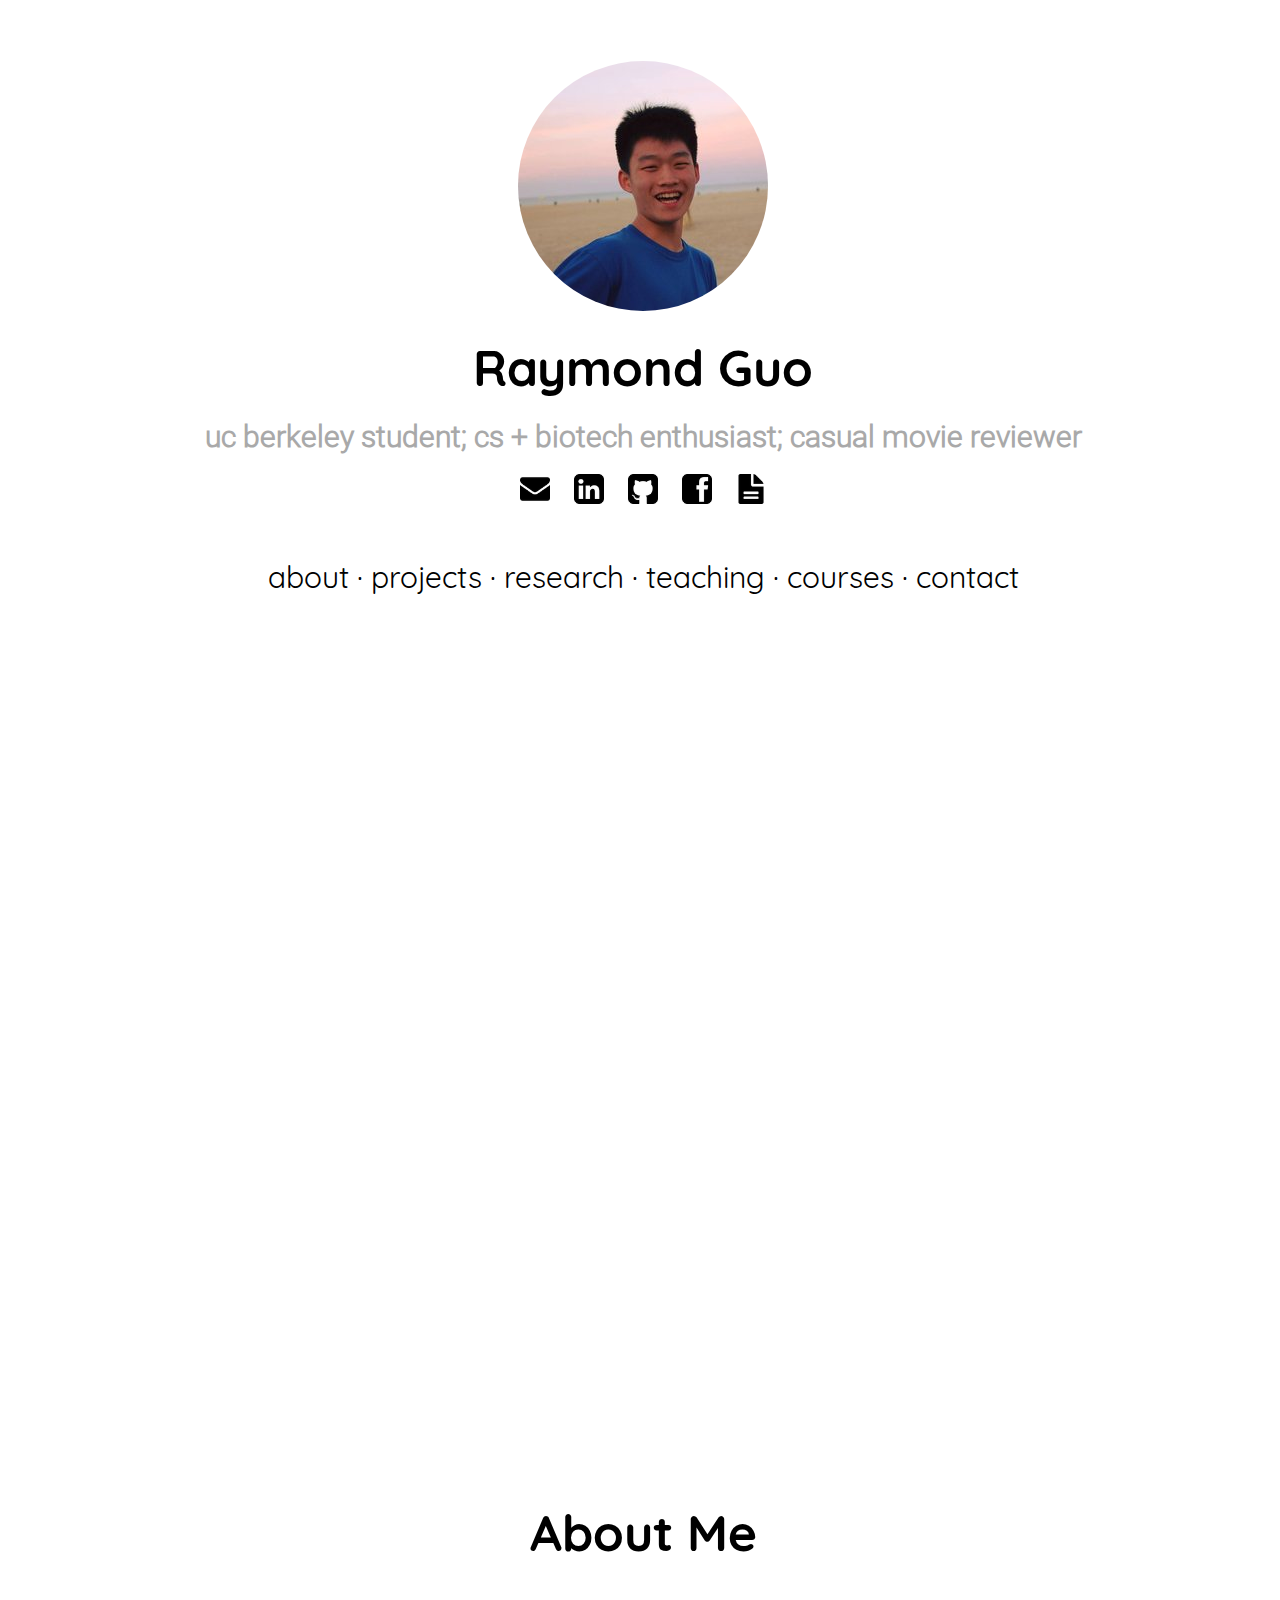
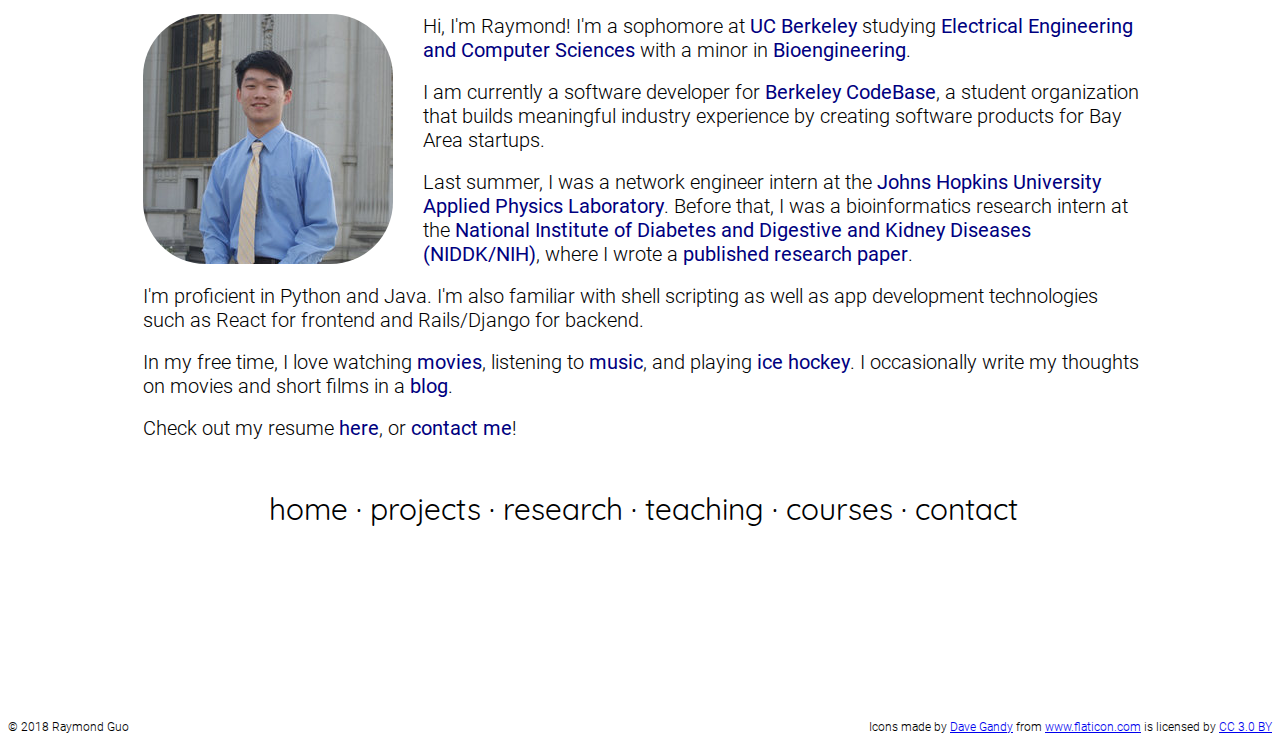
==== index.html @ 6ca9f913 "Update about text" ====
<!DOCTYPE html>

<html lang="en">

<head>
	<title>Home | Raymond Guo</title>

	<link rel="stylesheet" href="styles/main_style.css">
	<link rel="shortcut icon" href="images/favicon.ico" type="image/icon">
	<link rel="icon" href="images/favicon.ico" type="image/icon">

	<!-- Global site tag (gtag.js) - Google Analytics -->
	<script async src="https://www.googletagmanager.com/gtag/js?id=UA-122155105-1"></script>
	<script>
	  window.dataLayer = window.dataLayer || [];
	  function gtag(){dataLayer.push(arguments);}
	  gtag('js', new Date());

	  gtag('config', 'UA-122155105-1');
	</script>
</head>

<body>
	<div class = "parallax">
		<div class = "slide" id = "title">
			<div class = "animated fadeInDown">

				<img id = "title_image" class = "img img-center" src="images/title_profile.jpg" width="250px">
				<h1 id="first_title">Raymond Guo</h1>
				<h1 id="second_title">uc berkeley student; cs + biotech enthusiast; casual movie reviewer</h1>

			</div>

			<div class = "animated fadeInUp">

				<div align="center" class = "logo_row">
					<div class="tooltip" id = "email_tooltip">
						<a class="link" href="mailto:guor.lei@berkeley.edu" target="_"><img id = "email" class = "logo" src="images/icons/mail.png" alt="Email logo here."></a>
						<span class="tooltiptext" id = "email_tooltiptext">email</span>
					</div>
					<div class="tooltip" id = "linkedin_tooltip">
						<a class="link" href="https://www.linkedin.com/in/raymond-guo/" target="_"><img id = "linkedin" class = "logo" src="images/icons/linkedin.png" alt="LinkedIn logo here."></a>
						<span class="tooltiptext" id = "linkedin_tooltiptext">linkedin</span>
					</div>
					<div class="tooltip" id = "github_tooltip">
						<a class="link" href="https://github.com/guor8lei" target="_"><img id = "github" class = "logo" src="images/icons/github.png" alt="Github logo here."></a>
						<span class="tooltiptext" id = "github_tooltiptext">github</span>
					</div>
					<div class="tooltip" id = "fb_tooltip">
						<a class="link" href="https://www.facebook.com/people/Raymond-Guo/100009237666854" target="_"><img id = "facebook" class = "logo" src="images/icons/facebook.png" alt="Facebook logo here."></a>
						<span class="tooltiptext" id = "fb_tooltiptext">facebook</span>
					</div>
					<div class="tooltip" id = "resume_tooltip">
						<a class="link" href="documents/GuoRaymondResume.pdf" target="_"><img id = "resume" class = "logo" src="images/icons/resume.png" alt="Facebook logo here."></a>
						<span class="tooltiptext" id = "resume_tooltiptext">résumé</span>
					</div>
				</div>

				<p id = "menu_text">
					<a class="menu_item" id = "about_button" href="#about"> about</a> ·
					<a class="menu_item" id = "projects_button" href="../projects/">projects</a> ·
					<a class="menu_item" id = "research_button" href="../research/">research</a> ·
					<a class="menu_item" id = "teaching_button" href="../teaching/">teaching</a> ·
					<a class="menu_item" id = "courses_button" href="../courses/">courses</a> ·
					<a class="menu_item" id = "contact_button" href="../contact/">contact</a>
				</p>

			</div>
		</div>

		<div class = "slide" id = "about">
			<h1 id = "about_title" class="section_title">About Me</h1>

			<p class = "about_text">	<img id = "about_image" class = "img" src="images/profile_photo.jpg" alt="My picture here." width="250px">
				Hi, I'm Raymond! I'm a sophomore at
				<a class="link" href="https://www.berkeley.edu/" target="_">
					UC Berkeley
				</a> studying
				<a class="link" href="https://eecs.berkeley.edu/" target="_">
					Electrical Engineering and Computer Sciences
				</a> with a minor in
				<a class="link" href="http://bioeng.berkeley.edu/" target="_">
					Bioengineering</a>.
			</p>

			<br>

			<p class = "about_text">
			  I am currently a software developer for
				<a class="link" href="https://codebase.berkeley.edu/" target="_">
					Berkeley CodeBase</a>, a student organization that builds meaningful industry
				experience by creating software products for Bay Area startups.
			</p>

			<br>

			<p class = "about_text">
				Last summer, I was a network engineer intern at the
				<a class="link" href="https://www.jhuapl.edu/" target="_">
					Johns Hopkins University Applied Physics Laboratory</a>.
				Before that, I was a bioinformatics research intern at the
				<a class="link" href="https://www.nih.gov/" target="_">
				National Institute of Diabetes and Digestive and Kidney Diseases (NIDDK/NIH)</a>,
				where I wrote a <a class="link" href="documents/GuoResearch.pdf" target="_">published research paper</a>.
			</p>

			<br>

			<p class = "about_text">
				I'm proficient in Python and Java. I'm also familiar with shell scripting as well as app development technologies such as React for frontend and Rails/Django for backend.
			</p>

			<br>

			<p class = "about_text">
				In my free time, I love watching
				<a class="link" href="https://www.imdb.com/title/tt0482571/" target="_">
					movies</a>, listening to
				<a class="link" href="http://www.twentyonepilots.com/" target="_">
					music</a>, and playing
				<a class="link" href="https://www.nhl.com/capitals/" target="_">
					ice hockey</a>.
				I occasionally write my thoughts on movies and short films in a
				<a class="link" href="http://guodynasty.blogspot.com/" target="_">
					blog</a>.
			</p>

			<br>

			<p class = "about_text">
				Check out my resume <a class="link" href="documents/GuoRaymondResume.pdf" target="_">here</a>, or <a class="link" href="./contact/" target="_">contact me</a>!
			</p>

			<p id = "menu_text">
				<a class="menu_item" id = "home_button" href="#home"> home</a> ·
				<a class="menu_item" id = "projects_button" href="../projects/">projects</a> ·
				<a class="menu_item" id = "research_button" href="../research/">research</a> ·
				<a class="menu_item" id = "teaching_button" href="../teaching/">teaching</a> ·
				<a class="menu_item" id = "courses_button" href="../courses/">courses</a> ·
				<a class="menu_item" id = "contact_button" href="../contact/">contact</a>
			</p>

		</div>

		<div id = "footer">
			<div id = "copyright_icons">
				Icons made by <a href="https://www.flaticon.com/authors/dave-gandy" title="Dave Gandy">Dave Gandy</a> from <a href="https://www.flaticon.com/" title="Flaticon">www.flaticon.com</a> is licensed by <a href="http://creativecommons.org/licenses/by/3.0/" title="Creative Commons BY 3.0" target="_blank">CC 3.0 BY</a>
			</div>
			<div id = "copyright_self">
				© 2018 Raymond Guo
			</div>
		</div>
	</div>

</body>

<script src="https://ajax.googleapis.com/ajax/libs/jquery/3.2.1/jquery.min.js"></script>
<script src="scripts/main_script.js"></script>

</html>
---- styles/main_style.css ----
body {
	background-color: white;
}

.slide {
	background-size: cover;
	background-color: white;
	height: auto;
	width: 100%;
	margin: 0;
  padding: 0;
	min-height: 100vh;

	border-style: dashed;
	border-color: white;
}

.img-center {
    display: block;
		margin-left: auto;
    margin-right: auto;
}

@font-face {
	font-family: Quicksand-Regular;
	src: url(../fonts/Quicksand-Regular.ttf);
}

@font-face {
	font-family: Quicksand-Bold;
	src: url(../fonts/Quicksand-Bold.ttf);
}

@font-face {
	font-family: Roboto-Regular;
	src: url(../fonts/Roboto-Regular.ttf);
}

@font-face {
	font-family: Roboto-Light;
	src: url(../fonts/Roboto-Light.ttf);
}

#first_title {
	color: black;
	font-family: Quicksand-Bold;
	font-size: 50px;
	text-align: center;
	padding: 0px;
	margin: 0px;
}

#second_title {
	color: 	#A9A9A9;
	font-family: Roboto-Light;
	font-size: 30px;
	text-align: center;
}

#title_image {
	border-radius: 50%;
	margin-bottom: 25px;
	margin-top: 50px;
}

.animated {
	background-repeat: no-repeat;
	-webkit-animation-duration: 1.5s;
	animation-duration: 1.5s;
	-webkit-animation-fill-mode: both;
	animation-fill-mode: both;
}

@-webkit-keyframes fadeInDown {
	0% {
		opacity: 0;
    -webkit-transform: translateY(-60px);
	}
  100% {
    opacity: 1;
    -webkit-transform: translateY(0);
  }
}

@keyframes fadeInDown {
	0% {
		opacity: 0;
		transform: translateY(-60px);
	}
	100% {
		opacity: 1;
		transform: translateY(0);
	}
}

.fadeInDown {
	-webkit-animation-name: fadeInDown;
	animation-name: fadeInDown;
}

@-webkit-keyframes fadeInUp {
	0% {
		opacity: 0;
    -webkit-transform: translateY(50px);
	}
  100% {
    opacity: 1;
    -webkit-transform: translateY(0);
  }
}

@keyframes fadeInUp {
	0% {
		opacity: 0;
		transform: translateY(50px);
	}
	100% {
		opacity: 1;
		transform: translateY(0);
	}
}

.fadeInUp {
	-webkit-animation-name: fadeInUp;
	animation-name: fadeInUp;
}

.section_title {
	color: black;
	font-family: Quicksand-Bold;
	font-size: 50px;
	text-align: center;
	margin-bottom: 50px;
	padding-top: 50px;
}

.about_text {
	font-size: 20px;
	margin: auto;
	color: black;
	font-family: Roboto-Light;
	text-align: left;
	max-width: 1000px;
}

#about_image {
	float: left;
  margin: 0px 30px 10px 0px;
	border-radius: 25%;
}

.link {
	color: #000080;
	text-decoration: none;
	font-family: Roboto-Regular;
}

.parallax {
    background-image: url('../images/berkeley_fog.jpg');
    height: 100%;
    background-attachment: fixed;
    background-position: center;
    background-repeat: no-repeat;
    background-size: cover;
}

#title {
	margin-bottom: 500px;
}

#menu_text {
	color: black;
	font-family: Quicksand-Regular;
	font-size: 30px;
	text-align: center;
	padding: 0px;
	margin-top: 50px;
}

.menu_item {
	text-decoration: none;
	color: black;
}

#footer {
	background-color: white;
	font-family: Roboto-Light;
	font-size: 12px;
	width: 100%
}

#copyright_icons {
	float: left;
}

#copyright_icons {
	float: right;
}

.logo {
	width: 30px;
	margin-left: 10px;
	margin-right: 10px;
  padding: 0;
}

.logo_row {
	margin: 0;
  padding: 0;
}

.tooltip {
    position: relative;
    display: inline-block;
}

.tooltip .tooltiptext::after {
	content: " ";
	position: absolute;
	bottom: 100%;  /* At the top of the tooltip */
	left: 50%;
	margin-left: -5px;
	border-width: 5px;
	border-style: solid;
	border-color: transparent transparent black transparent;
}

.tooltip .tooltiptext {
    display: none;
    width: 60px;
    background-color: white;
    color: black;
    text-align: center;
		font-family: Roboto-Light;
		font-size: 14px;
    border-radius: 15%;
    position: absolute;
    z-index: 1;
    top: 100%;
    left: 50%;
		margin-top: 5px;
    margin-left: -30px;
}
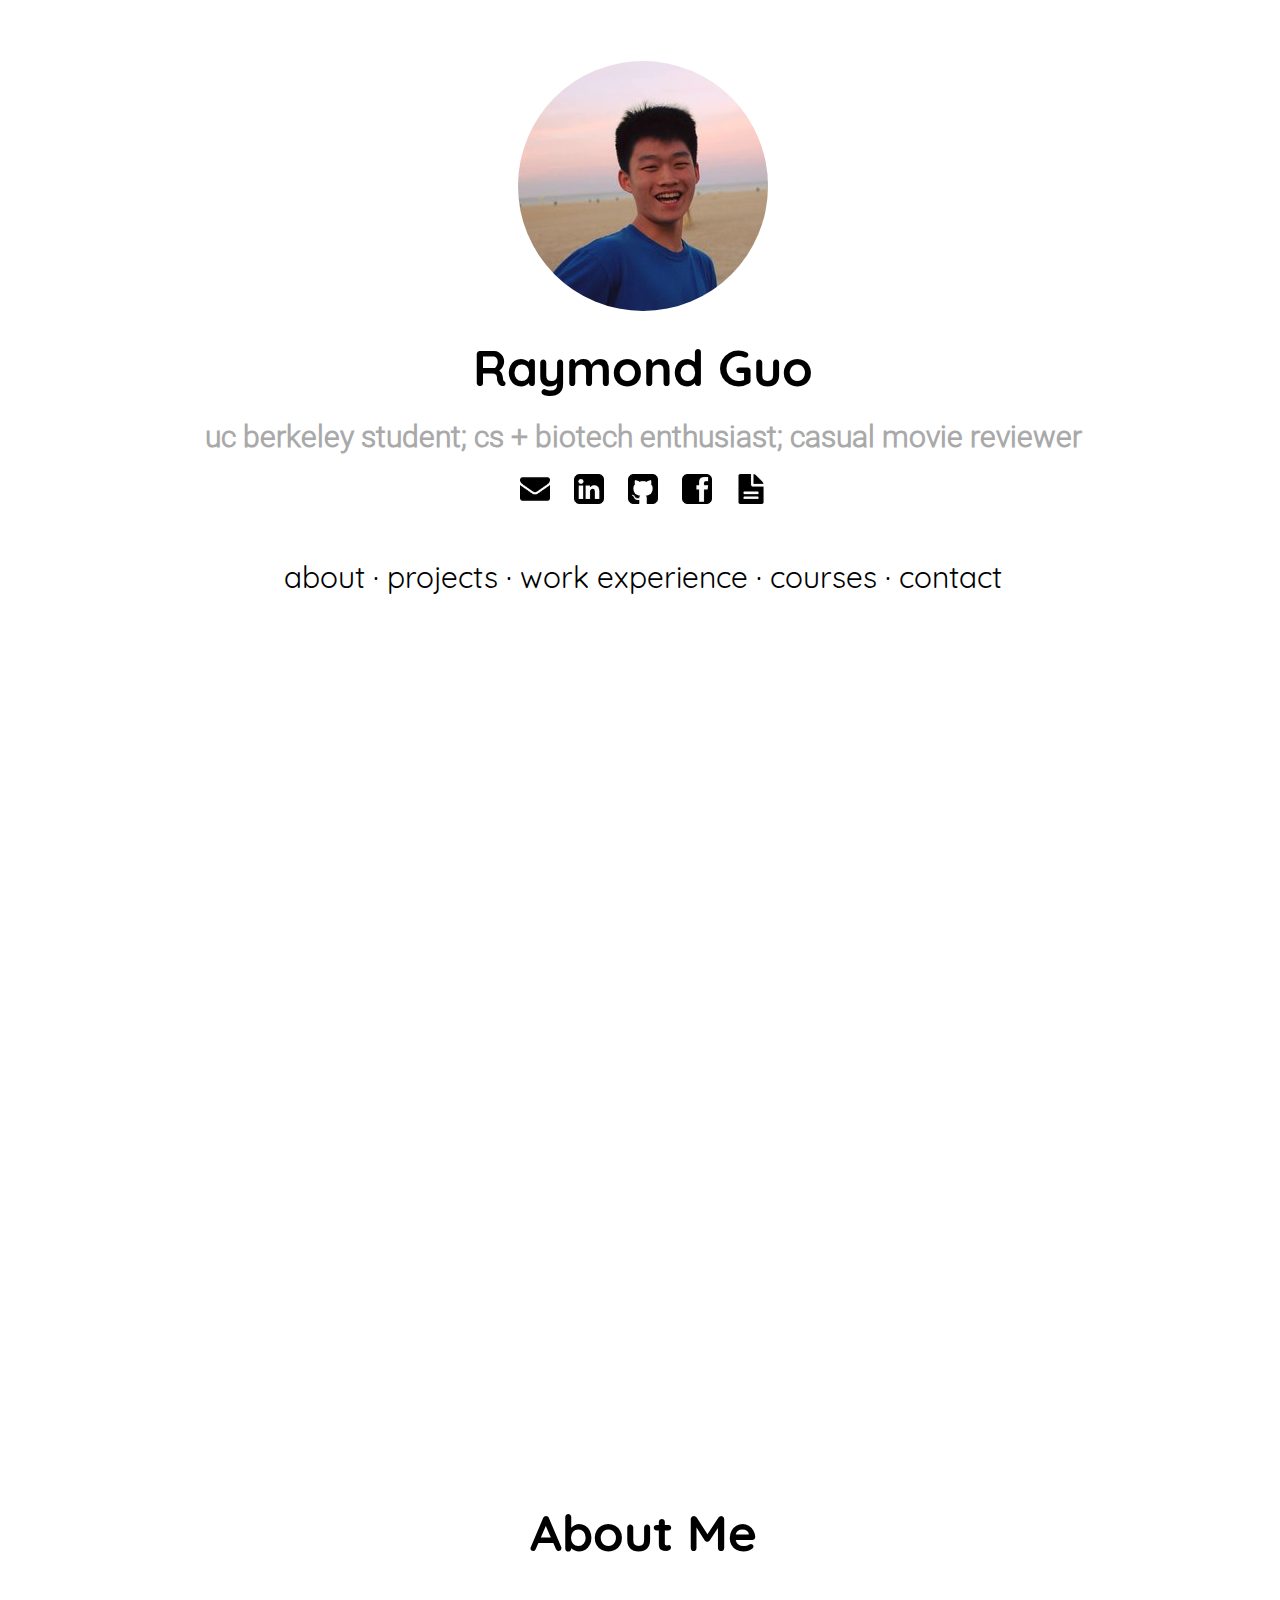
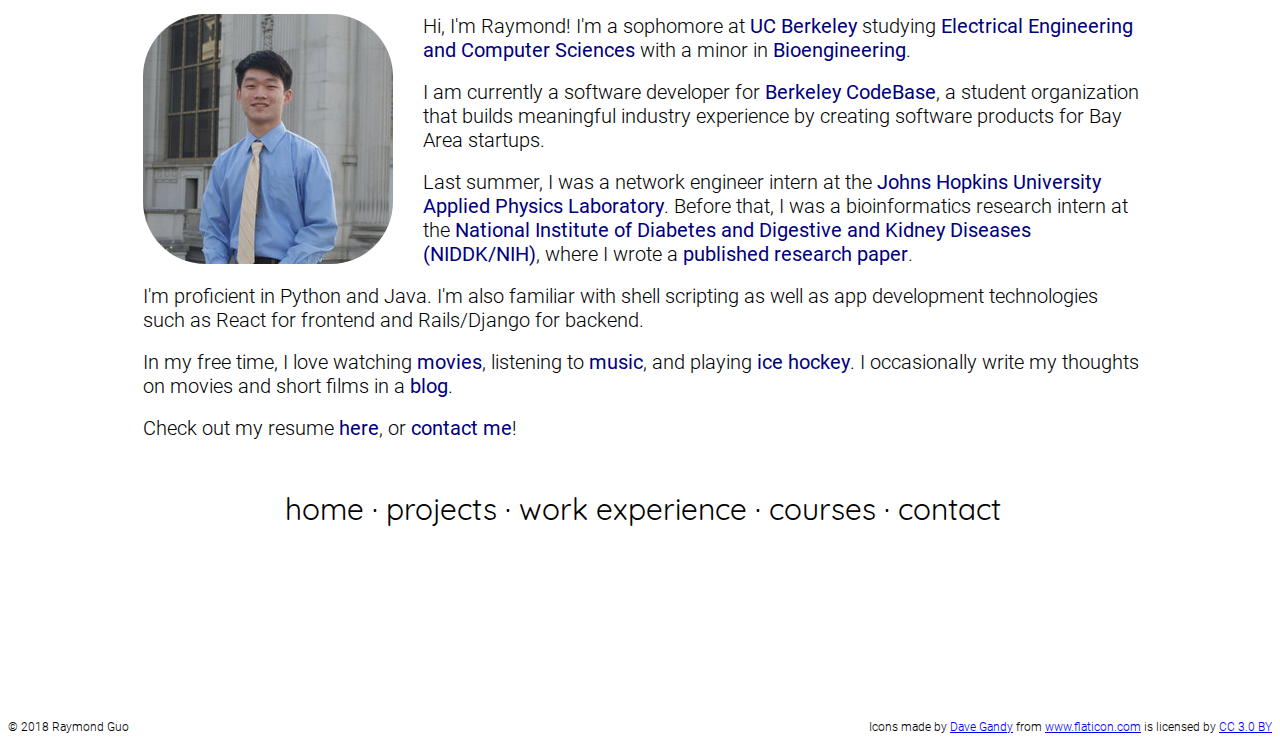
==== commit 5eba3c6b: "Change research to work experience" ====
--- a/index.html
+++ b/index.html
@@ -59,8 +59,7 @@
 				<p id = "menu_text">
 					<a class="menu_item" id = "about_button" href="#about"> about</a> ·
 					<a class="menu_item" id = "projects_button" href="../projects/">projects</a> ·
-					<a class="menu_item" id = "research_button" href="../research/">research</a> ·
-					<a class="menu_item" id = "teaching_button" href="../teaching/">teaching</a> ·
+					<a class="menu_item" id = "experience_button" href="../experience/">work experience</a> ·
 					<a class="menu_item" id = "courses_button" href="../courses/">courses</a> ·
 					<a class="menu_item" id = "contact_button" href="../contact/">contact</a>
 				</p>
@@ -134,8 +133,7 @@
 			<p id = "menu_text">
 				<a class="menu_item" id = "home_button" href="#home"> home</a> ·
 				<a class="menu_item" id = "projects_button" href="../projects/">projects</a> ·
-				<a class="menu_item" id = "research_button" href="../research/">research</a> ·
-				<a class="menu_item" id = "teaching_button" href="../teaching/">teaching</a> ·
+				<a class="menu_item" id = "experience_button" href="../experience/">work experience</a> ·
 				<a class="menu_item" id = "courses_button" href="../courses/">courses</a> ·
 				<a class="menu_item" id = "contact_button" href="../contact/">contact</a>
 			</p>
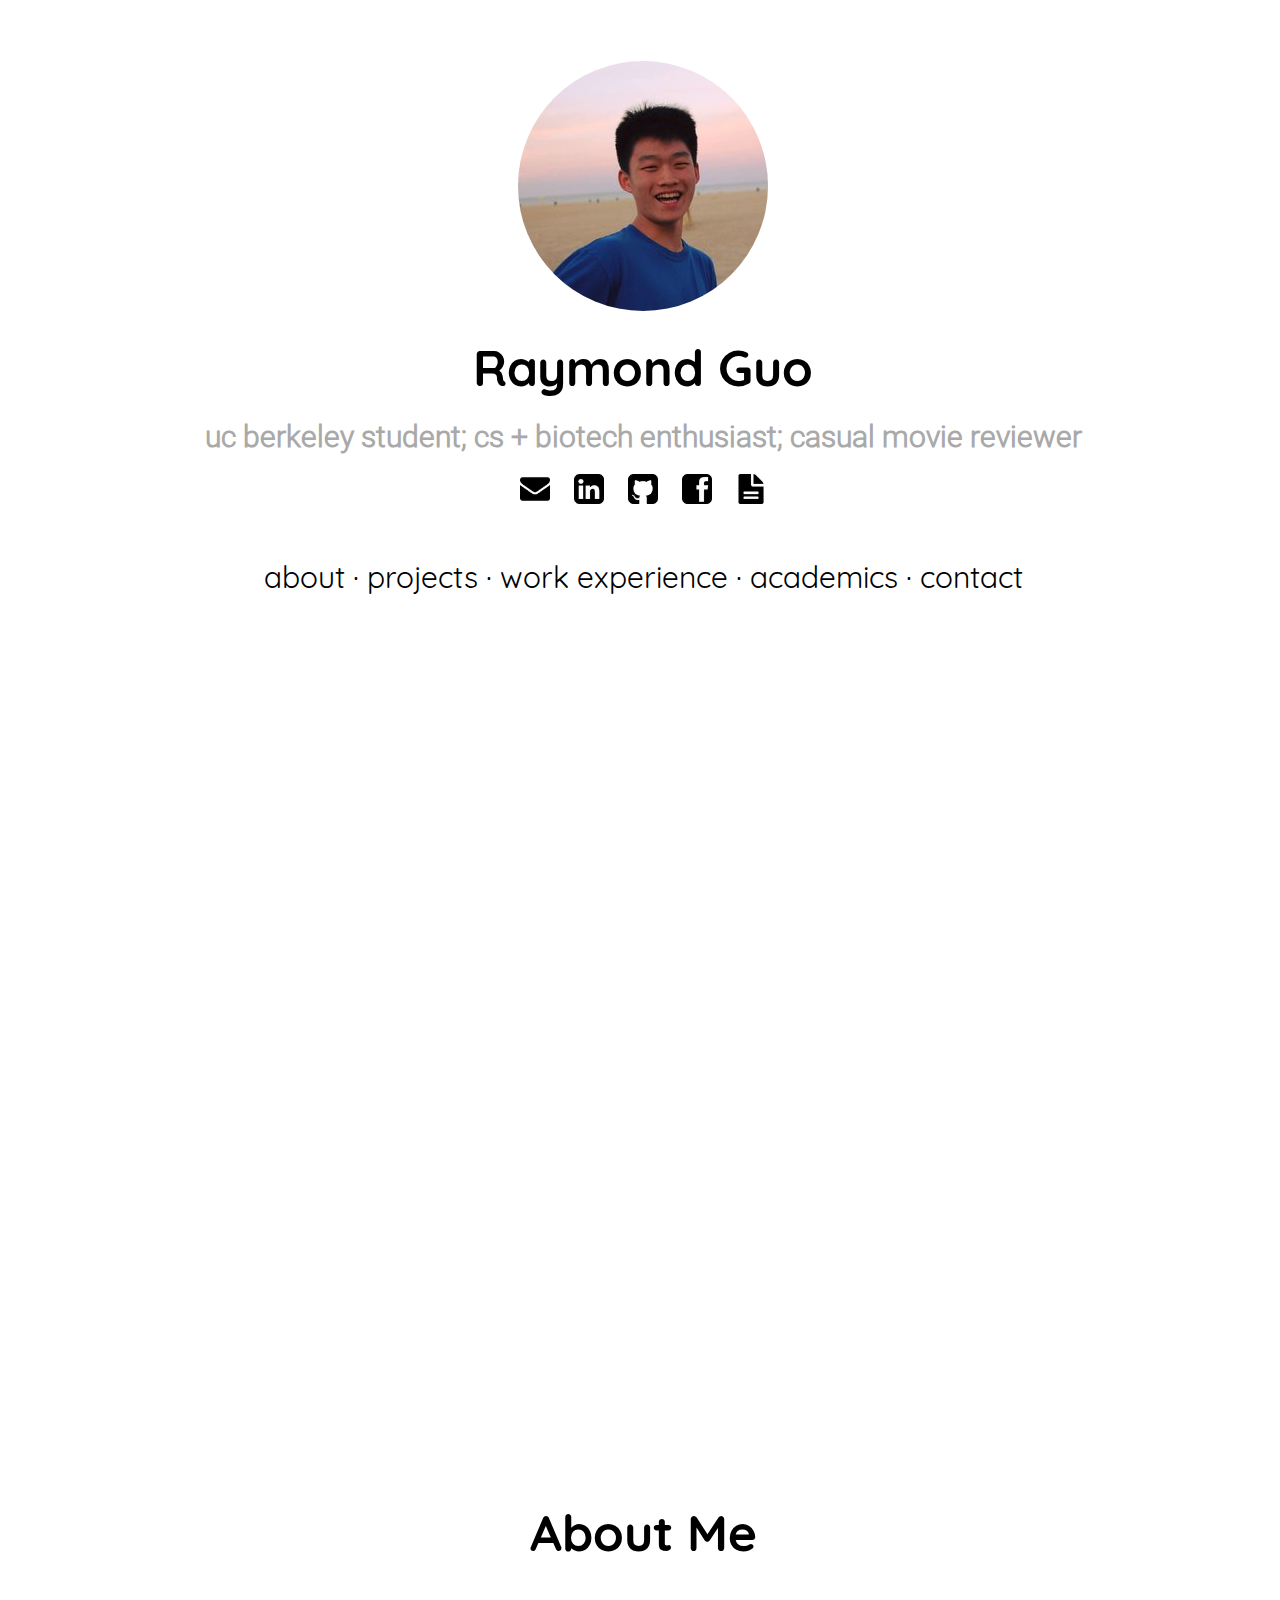
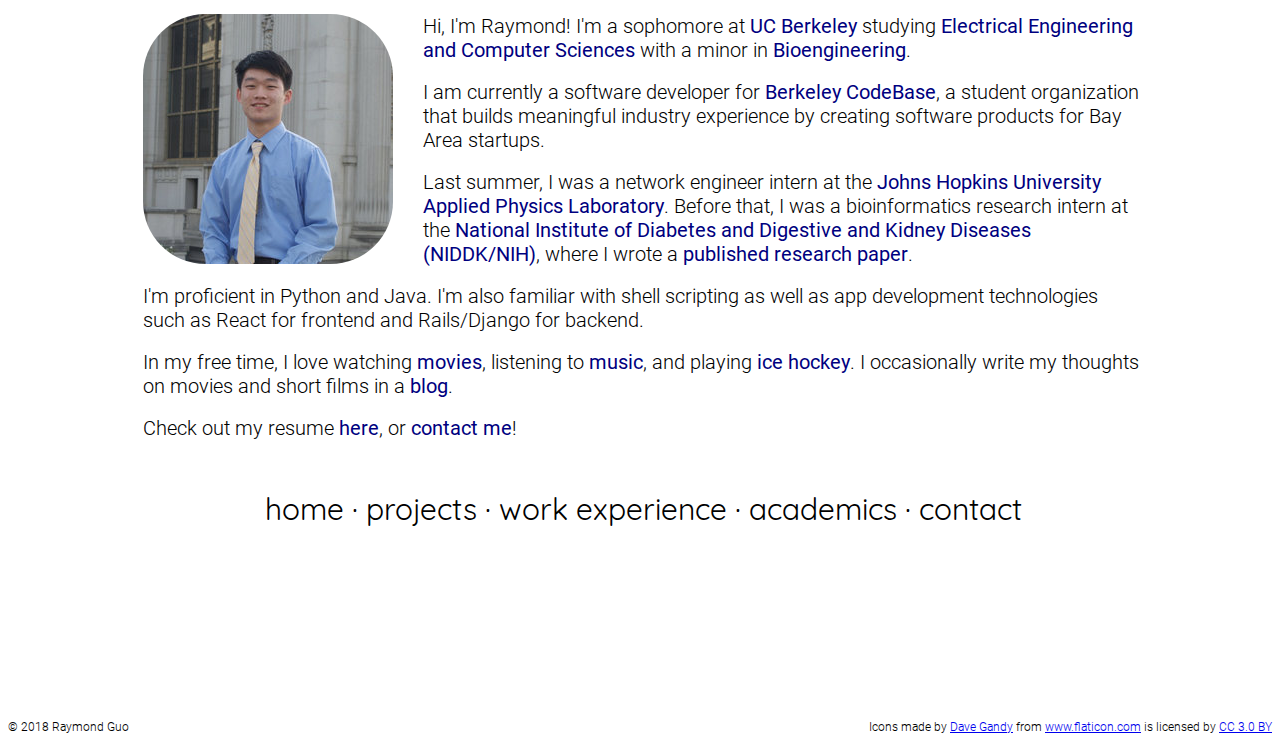
==== commit a2260a28: "Change courses to academics" ====
--- a/index.html
+++ b/index.html
@@ -60,7 +60,7 @@
 					<a class="menu_item" id = "about_button" href="#about"> about</a> ·
 					<a class="menu_item" id = "projects_button" href="../projects/">projects</a> ·
 					<a class="menu_item" id = "experience_button" href="../experience/">work experience</a> ·
-					<a class="menu_item" id = "courses_button" href="../courses/">courses</a> ·
+					<a class="menu_item" id = "academics_button" href="../academics/">academics</a> ·
 					<a class="menu_item" id = "contact_button" href="../contact/">contact</a>
 				</p>
 
@@ -134,7 +134,7 @@
 				<a class="menu_item" id = "home_button" href="#home"> home</a> ·
 				<a class="menu_item" id = "projects_button" href="../projects/">projects</a> ·
 				<a class="menu_item" id = "experience_button" href="../experience/">work experience</a> ·
-				<a class="menu_item" id = "courses_button" href="../courses/">courses</a> ·
+				<a class="menu_item" id = "academics_button" href="../academics/">academics</a> ·
 				<a class="menu_item" id = "contact_button" href="../contact/">contact</a>
 			</p>
 
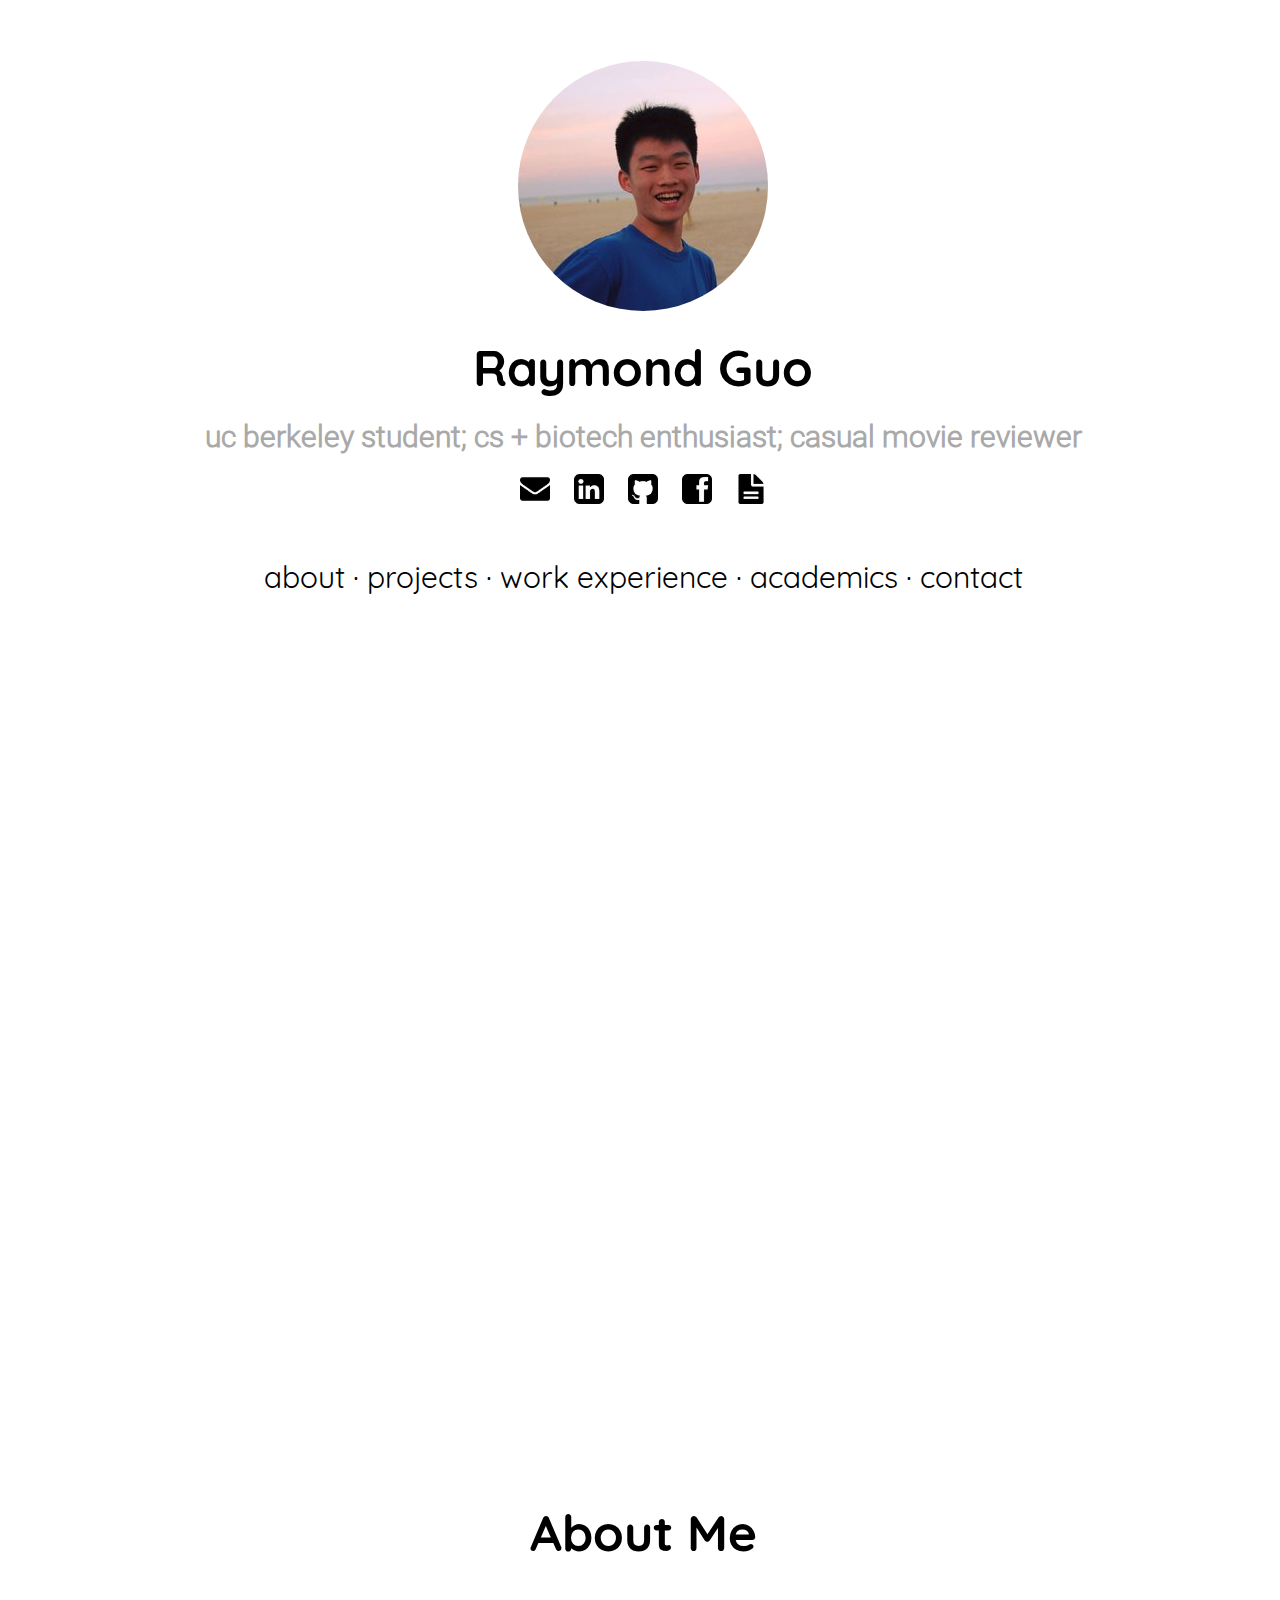
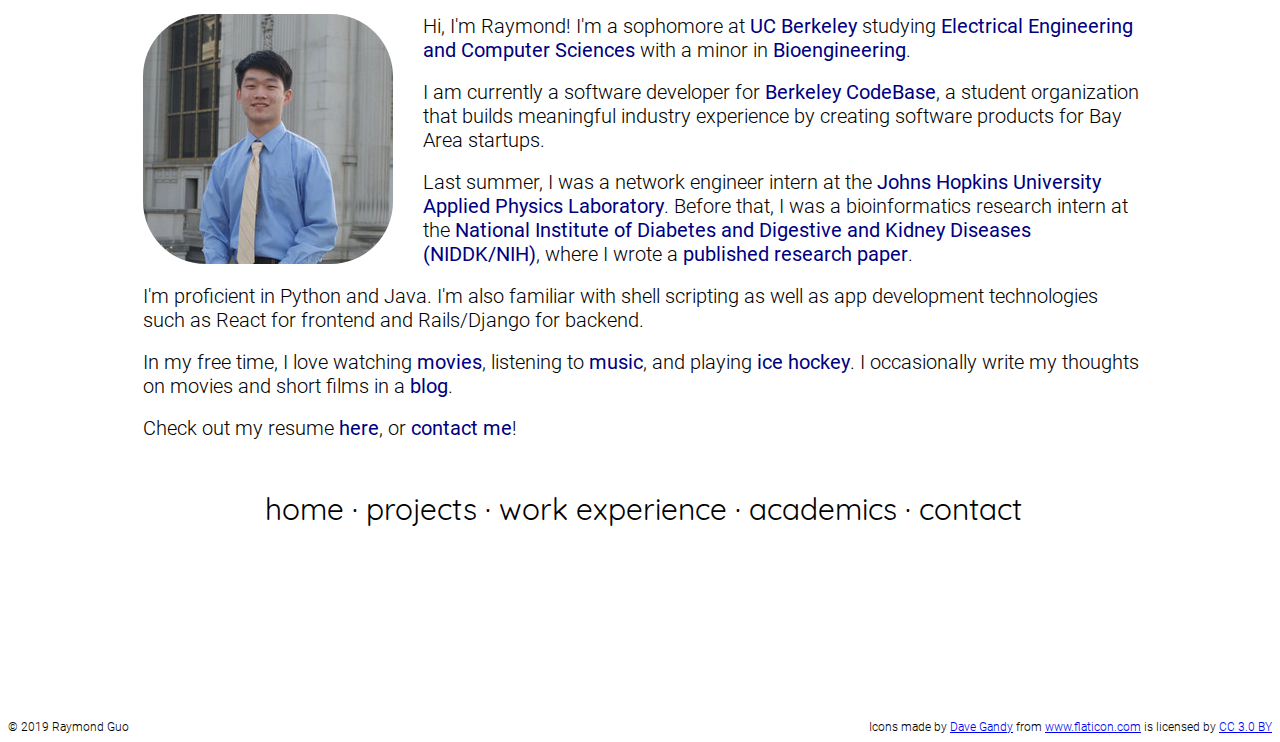
==== commit 37a958bf: "Update date" ====
--- a/index.html
+++ b/index.html
@@ -145,7 +145,7 @@
 				Icons made by <a href="https://www.flaticon.com/authors/dave-gandy" title="Dave Gandy">Dave Gandy</a> from <a href="https://www.flaticon.com/" title="Flaticon">www.flaticon.com</a> is licensed by <a href="http://creativecommons.org/licenses/by/3.0/" title="Creative Commons BY 3.0" target="_blank">CC 3.0 BY</a>
 			</div>
 			<div id = "copyright_self">
-				© 2018 Raymond Guo
+				© 2019 Raymond Guo
 			</div>
 		</div>
 	</div>
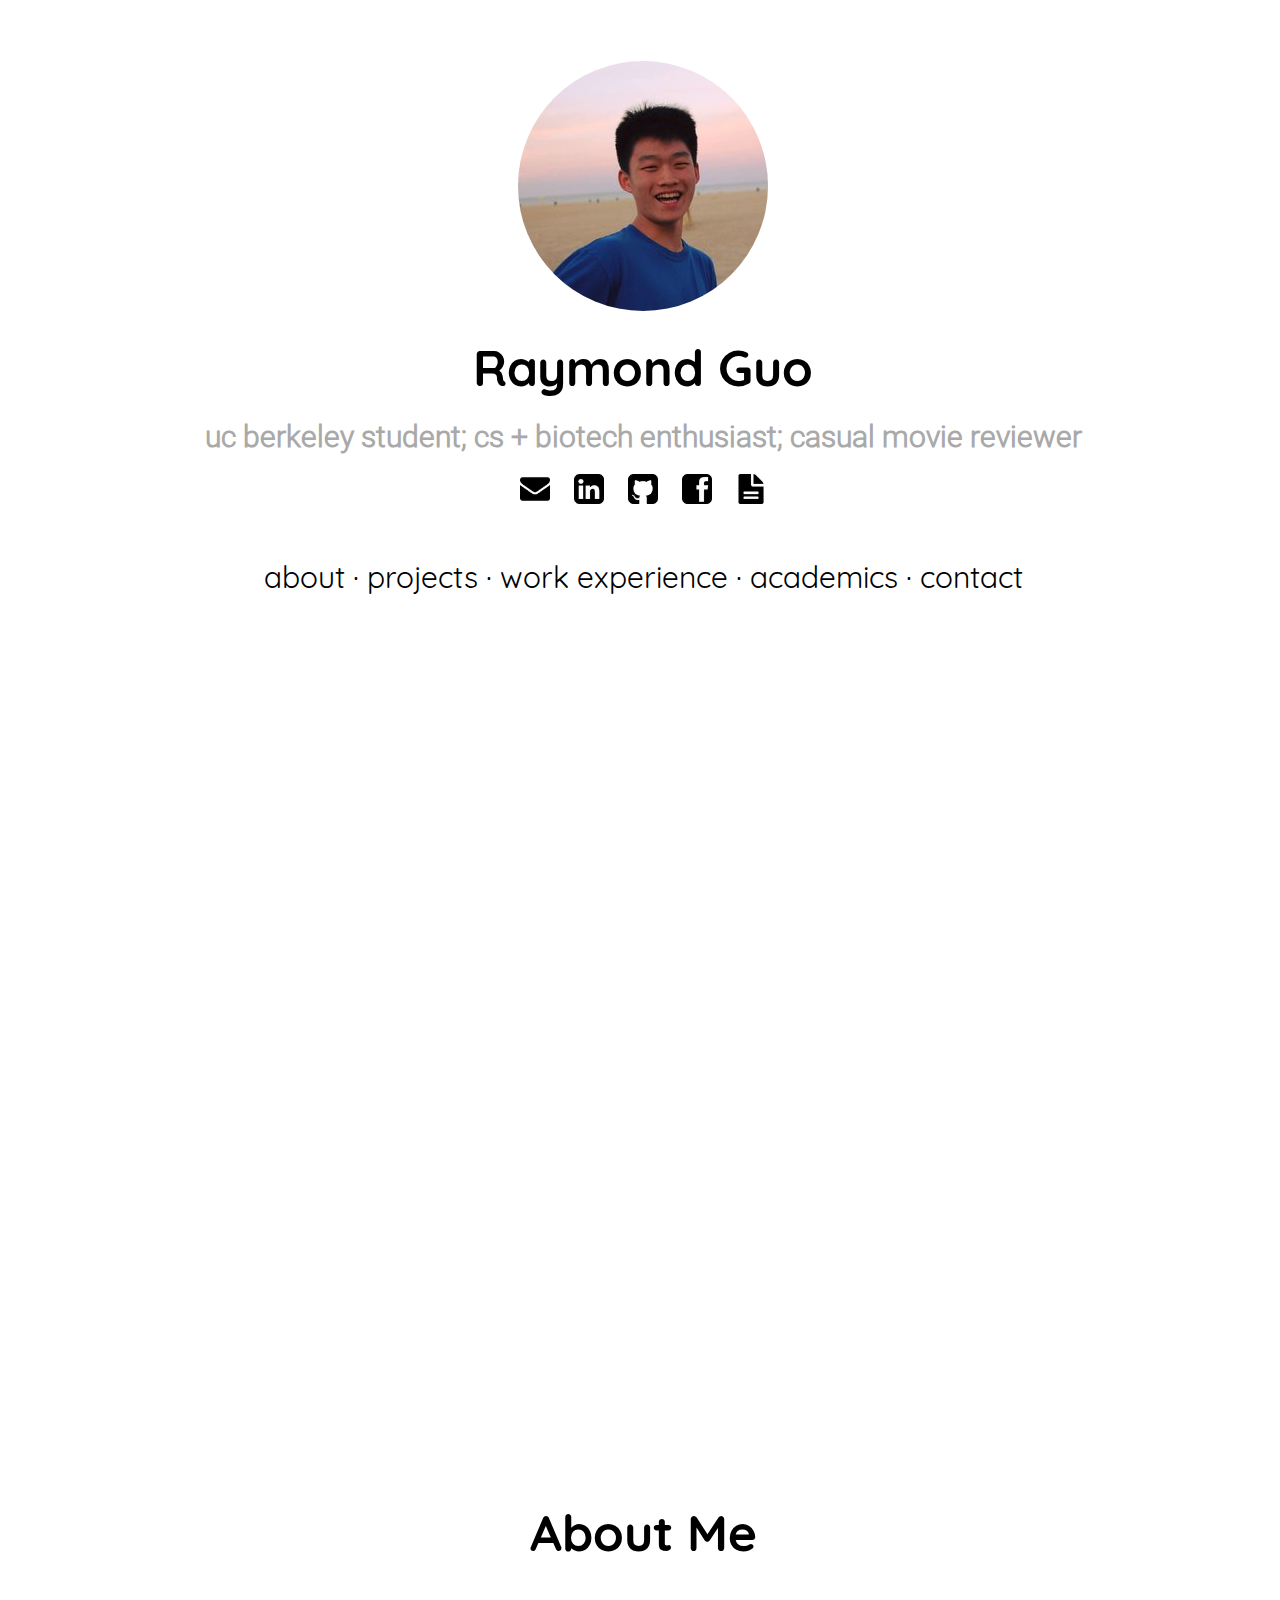
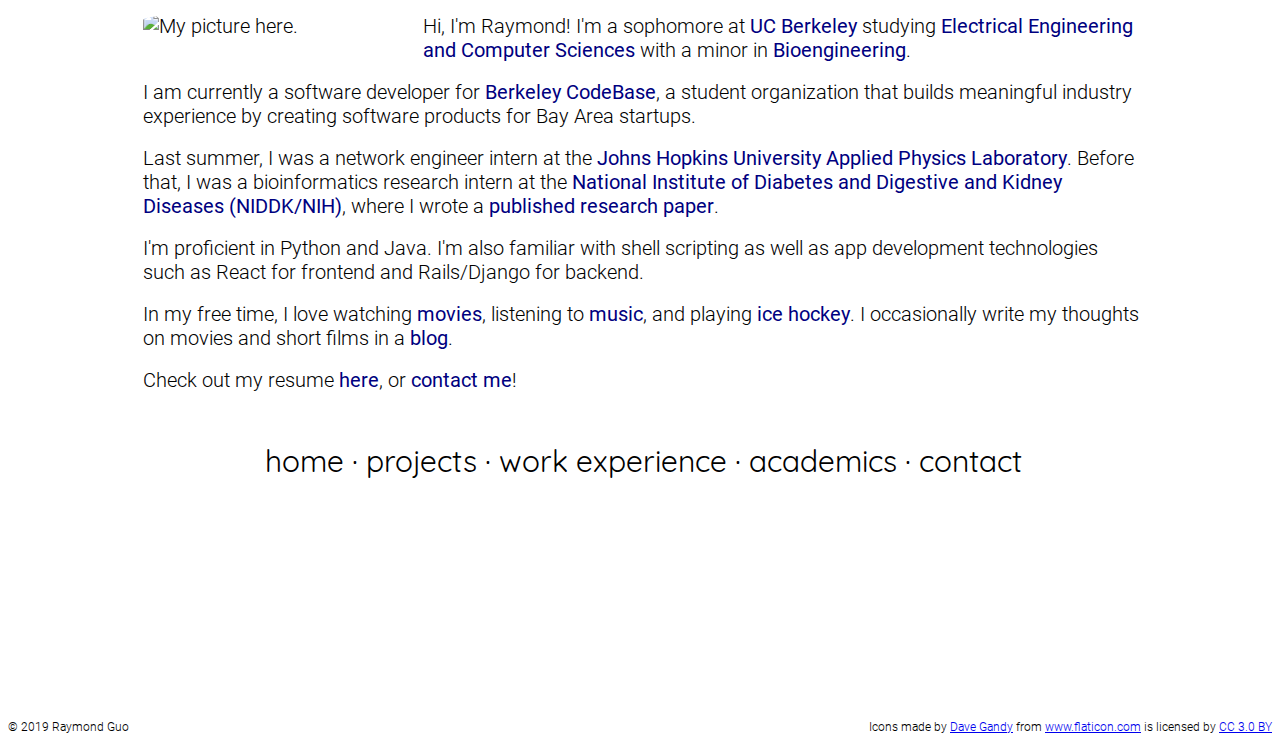
==== commit e2cd02ac: "Update photo" ====
--- a/index.html
+++ b/index.html
@@ -70,7 +70,7 @@
 		<div class = "slide" id = "about">
 			<h1 id = "about_title" class="section_title">About Me</h1>
 
-			<p class = "about_text">	<img id = "about_image" class = "img" src="images/profile_photo.jpg" alt="My picture here." width="250px">
+			<p class = "about_text">	<img id = "about_image" class = "img" src="images/profile_photo.png" alt="My picture here." width="250px">
 				Hi, I'm Raymond! I'm a sophomore at
 				<a class="link" href="https://www.berkeley.edu/" target="_">
 					UC Berkeley
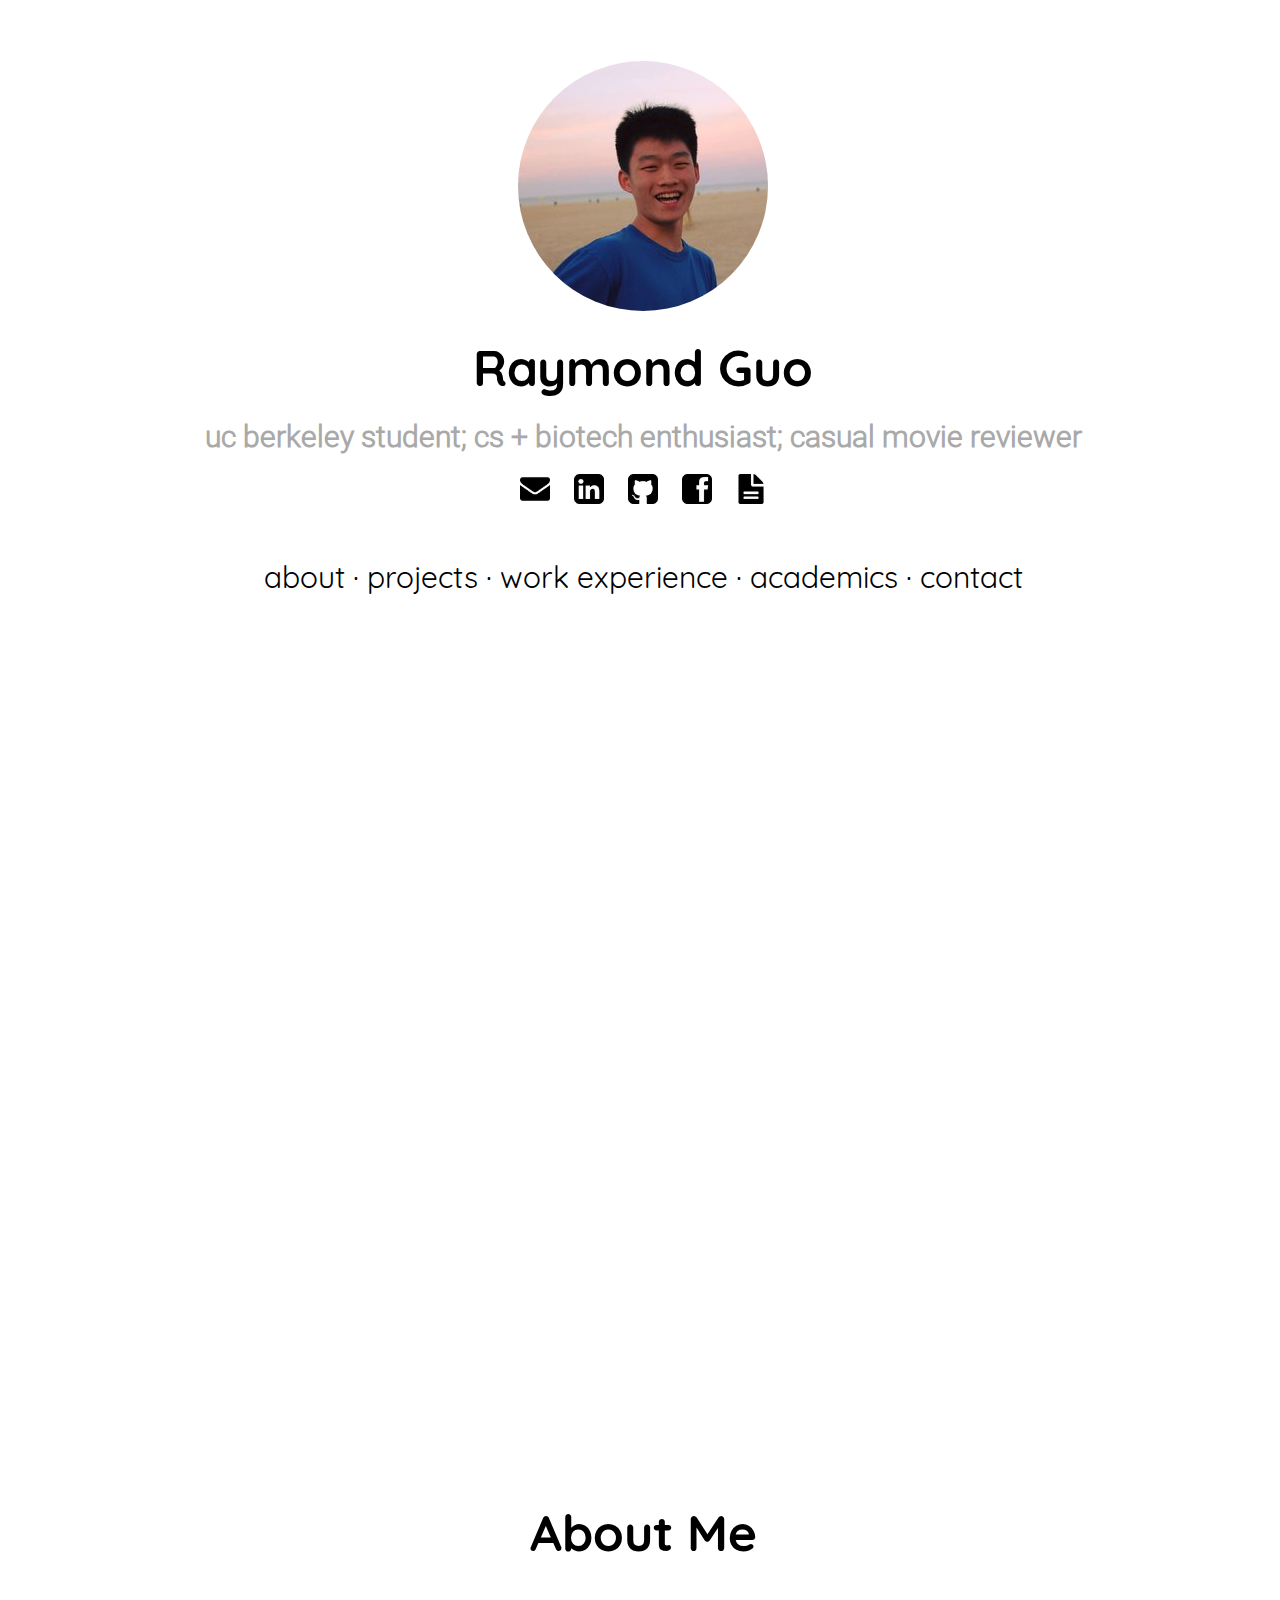
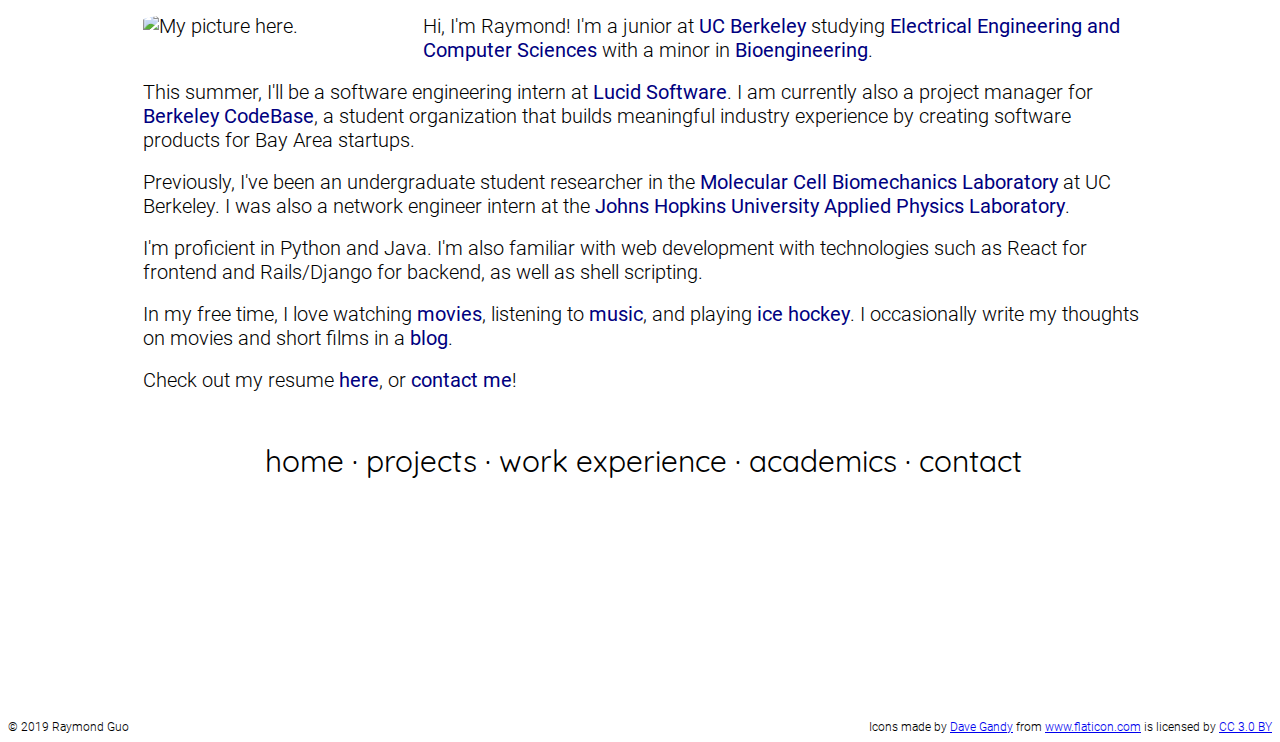
==== commit be3bf426: "Edit about" ====
--- a/index.html
+++ b/index.html
@@ -71,7 +71,7 @@
 			<h1 id = "about_title" class="section_title">About Me</h1>
 
 			<p class = "about_text">	<img id = "about_image" class = "img" src="images/profile_photo.png" alt="My picture here." width="250px">
-				Hi, I'm Raymond! I'm a sophomore at
+				Hi, I'm Raymond! I'm a junior at
 				<a class="link" href="https://www.berkeley.edu/" target="_">
 					UC Berkeley
 				</a> studying
@@ -85,7 +85,7 @@
 			<br>
 
 			<p class = "about_text">
-			  I am currently a software developer for
+			  This summer, I'll be a software engineering intern at <a class="link" href="https://www.golucid.co/" target="_">Lucid Software</a>. I am currently also a project manager for
 				<a class="link" href="https://codebase.berkeley.edu/" target="_">
 					Berkeley CodeBase</a>, a student organization that builds meaningful industry
 				experience by creating software products for Bay Area startups.
@@ -94,19 +94,18 @@
 			<br>
 
 			<p class = "about_text">
-				Last summer, I was a network engineer intern at the
+				Previously, I've been an undergraduate student researcher in the
+				<a class="link" href="http://biomechanics.berkeley.edu/" target="_">
+					Molecular Cell Biomechanics Laboratory
+				</a> at UC Berkeley. I was also a network engineer intern at the
 				<a class="link" href="https://www.jhuapl.edu/" target="_">
 					Johns Hopkins University Applied Physics Laboratory</a>.
-				Before that, I was a bioinformatics research intern at the
-				<a class="link" href="https://www.nih.gov/" target="_">
-				National Institute of Diabetes and Digestive and Kidney Diseases (NIDDK/NIH)</a>,
-				where I wrote a <a class="link" href="documents/GuoResearch.pdf" target="_">published research paper</a>.
 			</p>
 
 			<br>
 
 			<p class = "about_text">
-				I'm proficient in Python and Java. I'm also familiar with shell scripting as well as app development technologies such as React for frontend and Rails/Django for backend.
+				I'm proficient in Python and Java. I'm also familiar with web development with technologies such as React for frontend and Rails/Django for backend, as well as shell scripting.
 			</p>
 
 			<br>
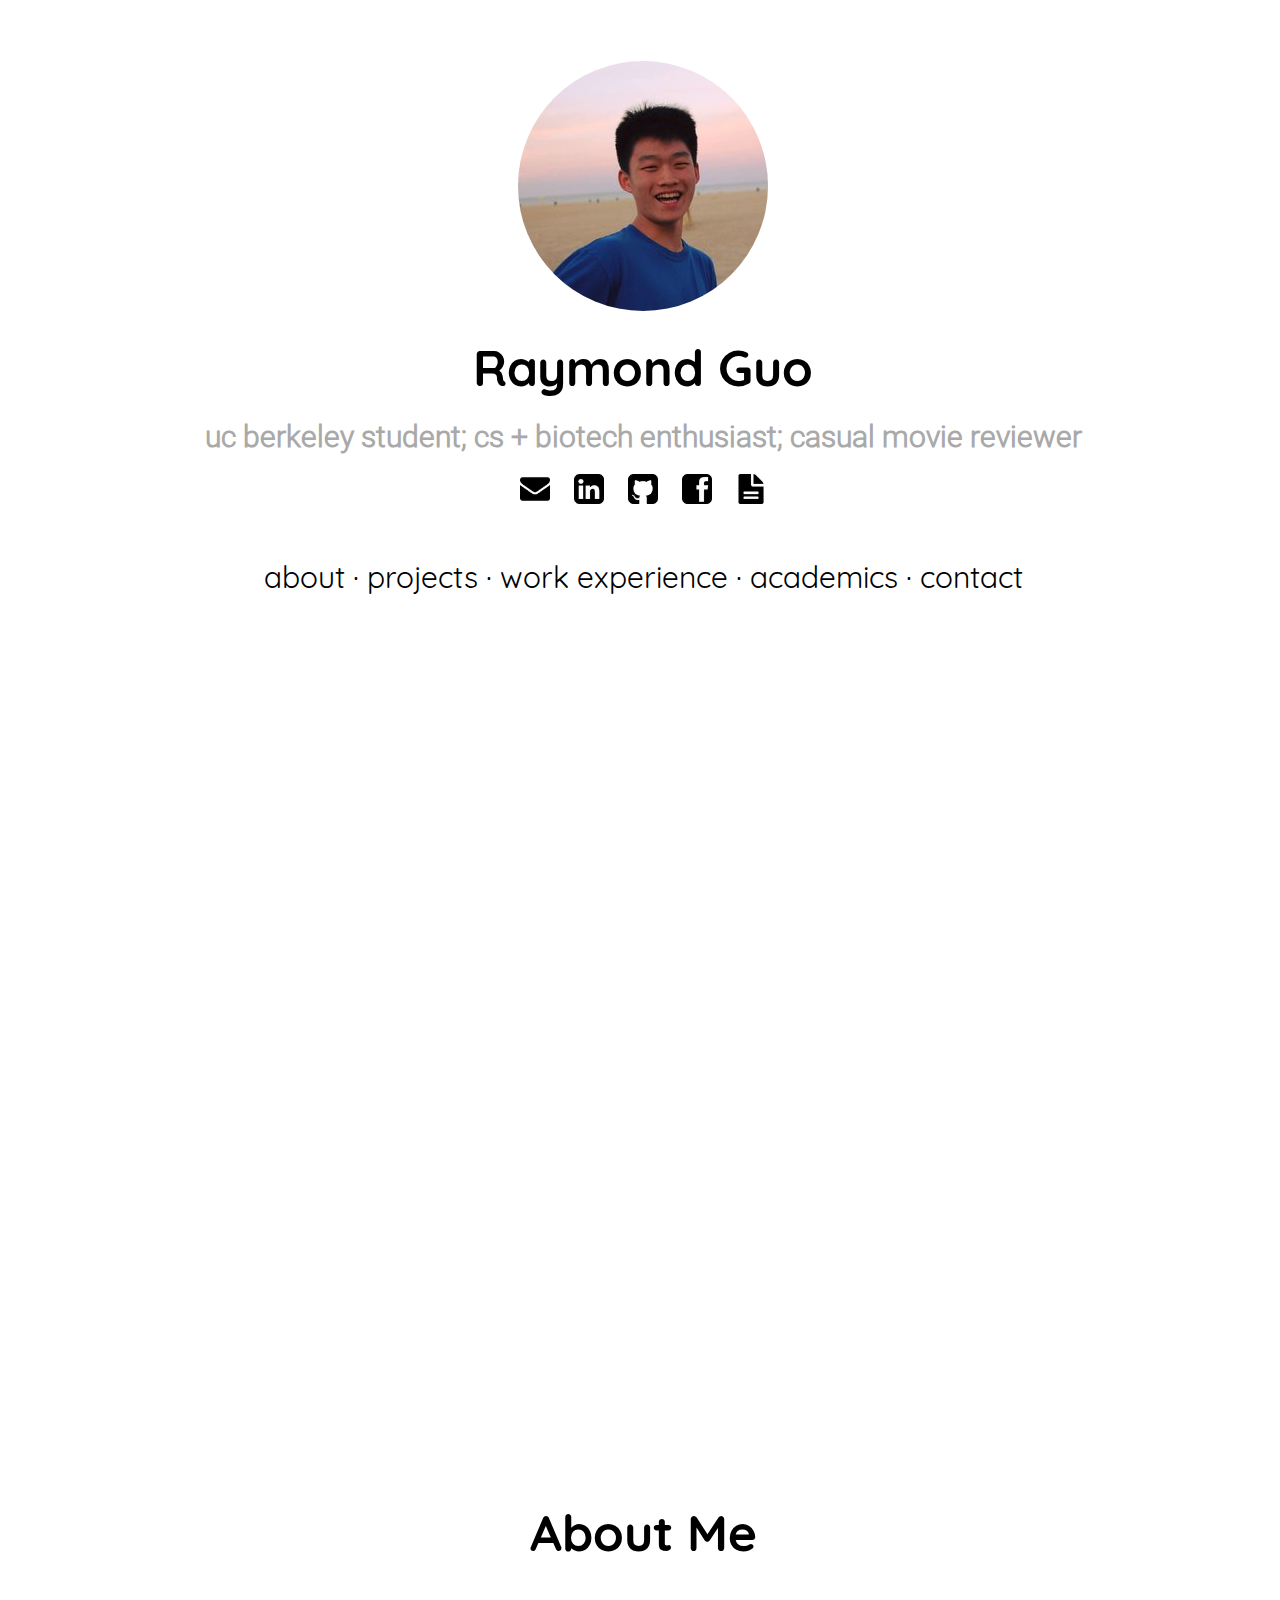
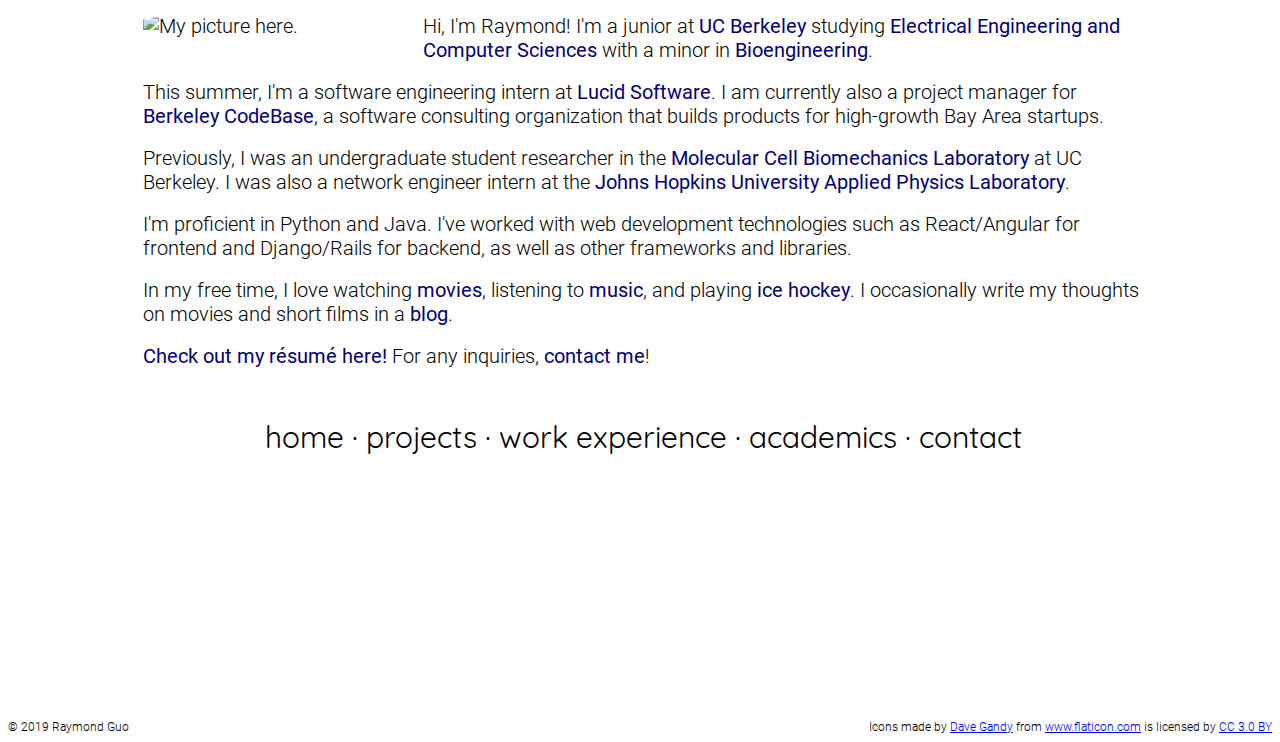
==== commit 769da75a: "Update for summer 2019" ====
--- a/index.html
+++ b/index.html
@@ -85,16 +85,15 @@
 			<br>
 
 			<p class = "about_text">
-			  This summer, I'll be a software engineering intern at <a class="link" href="https://www.golucid.co/" target="_">Lucid Software</a>. I am currently also a project manager for
+			  This summer, I'm a software engineering intern at <a class="link" href="https://www.golucid.co/" target="_">Lucid Software</a>. I am currently also a project manager for
 				<a class="link" href="https://codebase.berkeley.edu/" target="_">
-					Berkeley CodeBase</a>, a student organization that builds meaningful industry
-				experience by creating software products for Bay Area startups.
+					Berkeley CodeBase</a>, a software consulting organization that builds products for high-growth Bay Area startups.
 			</p>
 
 			<br>
 
 			<p class = "about_text">
-				Previously, I've been an undergraduate student researcher in the
+				Previously, I was an undergraduate student researcher in the
 				<a class="link" href="http://biomechanics.berkeley.edu/" target="_">
 					Molecular Cell Biomechanics Laboratory
 				</a> at UC Berkeley. I was also a network engineer intern at the
@@ -105,7 +104,7 @@
 			<br>
 
 			<p class = "about_text">
-				I'm proficient in Python and Java. I'm also familiar with web development with technologies such as React for frontend and Rails/Django for backend, as well as shell scripting.
+				I'm proficient in Python and Java. I've worked with web development technologies such as React/Angular for frontend and Django/Rails for backend, as well as other frameworks and libraries.
 			</p>
 
 			<br>
@@ -126,7 +125,7 @@
 			<br>
 
 			<p class = "about_text">
-				Check out my resume <a class="link" href="documents/GuoRaymondResume.pdf" target="_">here</a>, or <a class="link" href="./contact/" target="_">contact me</a>!
+				<a class="link" href="documents/GuoRaymondResume.pdf" target="_">Check out my résumé here!</a> For any inquiries, <a class="link" href="./contact/" target="_">contact me</a>!
 			</p>
 
 			<p id = "menu_text">
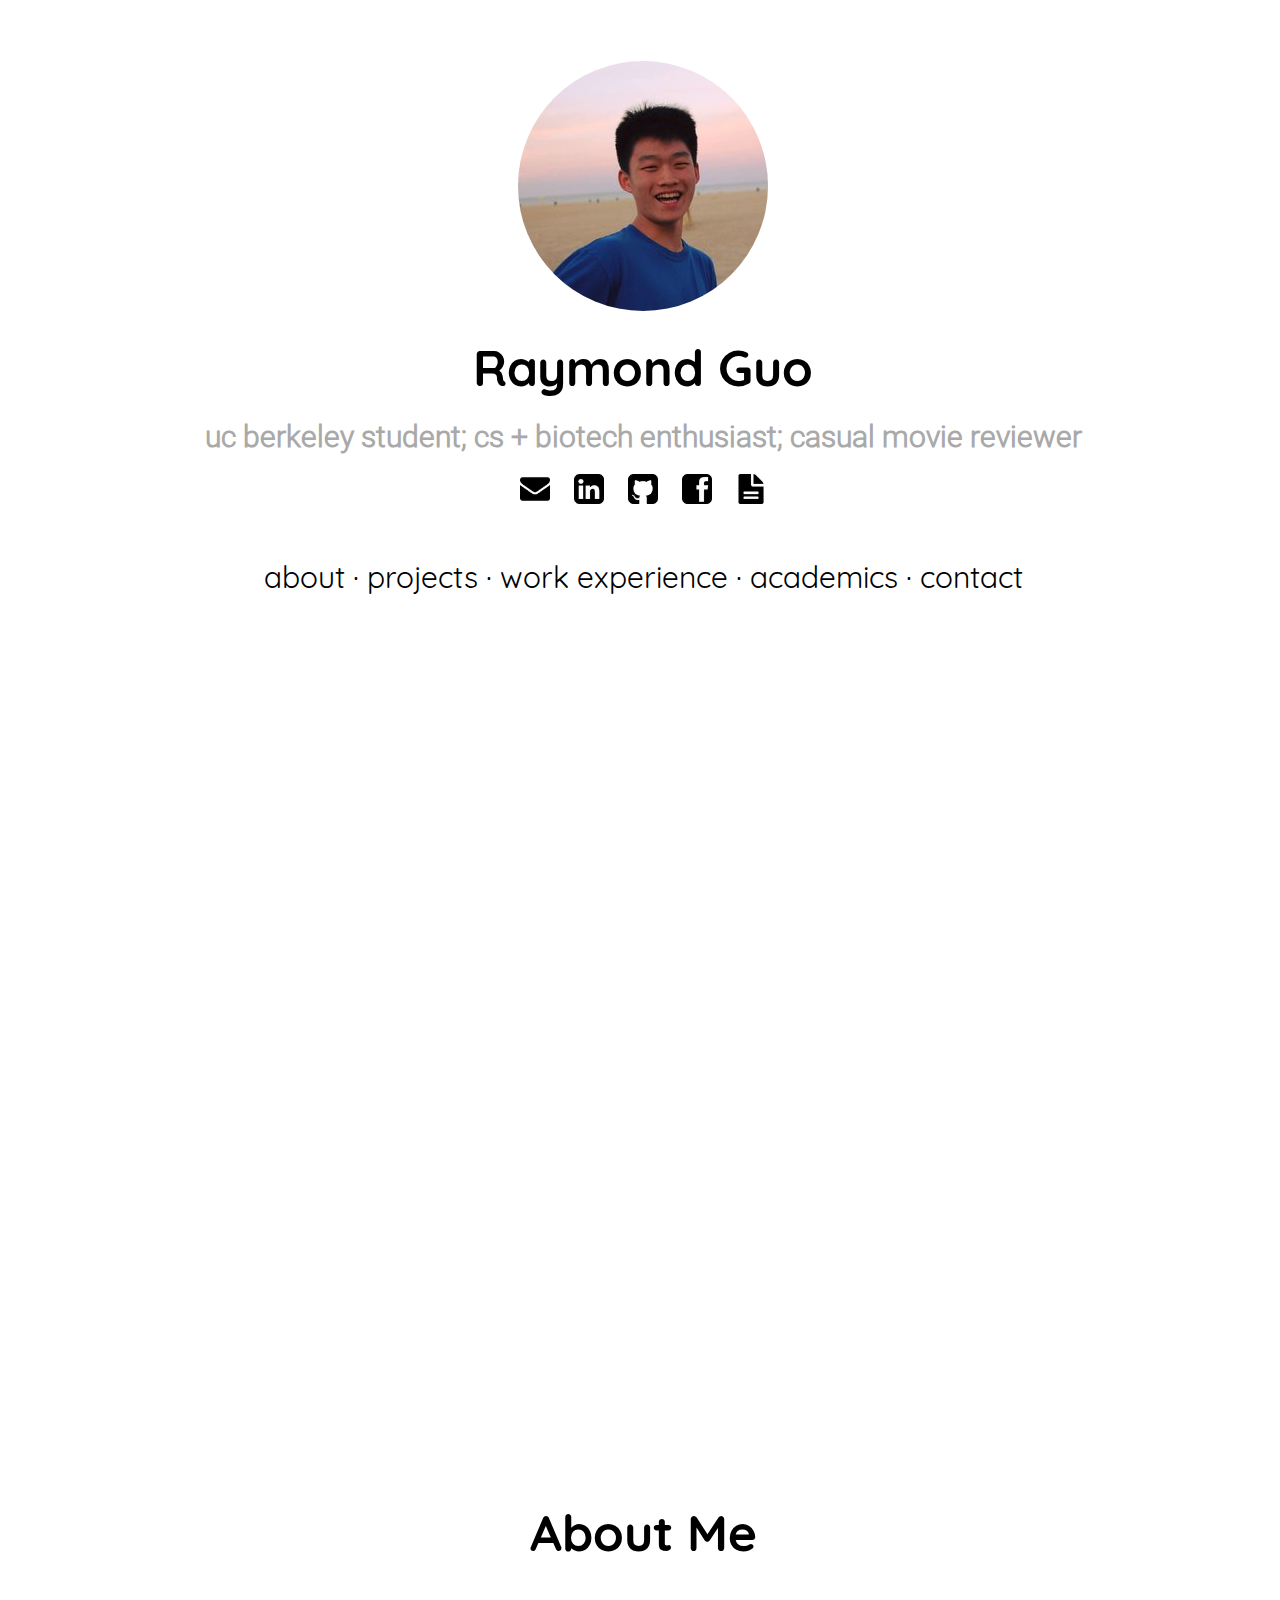
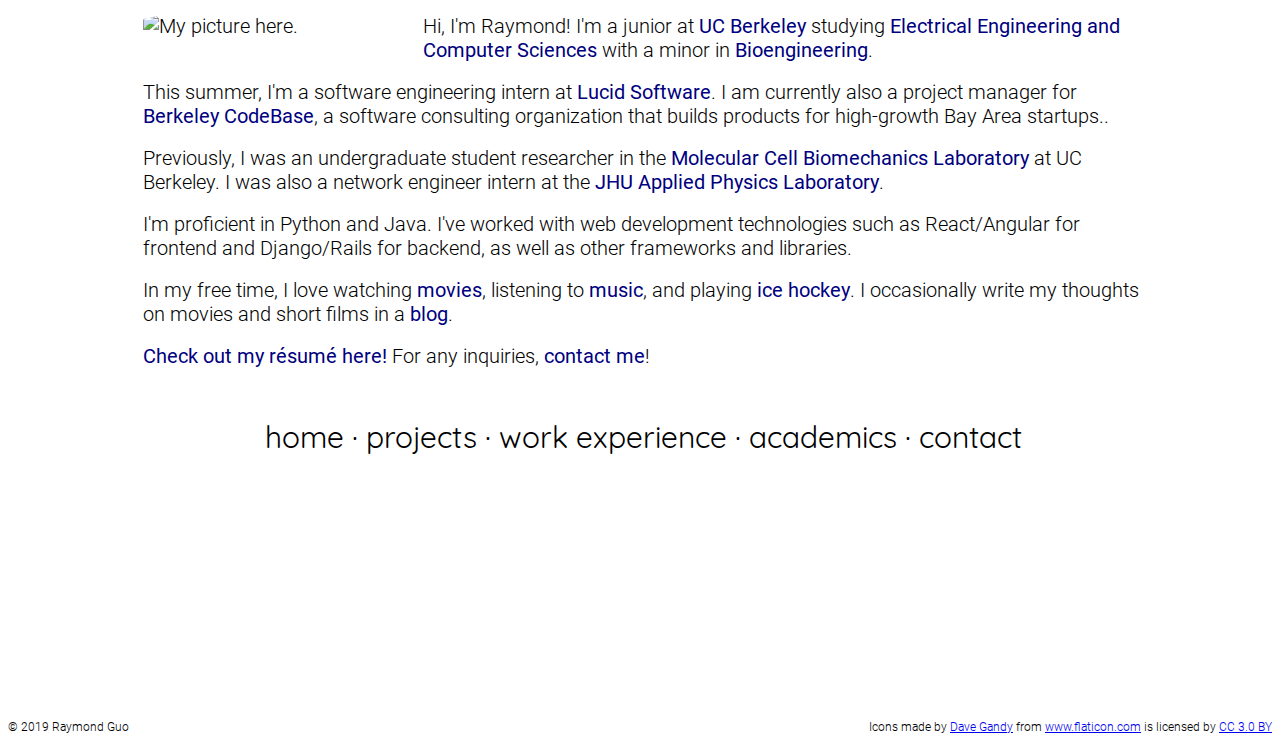
==== commit d4445a1e: "Fix projects and experience" ====
--- a/index.html
+++ b/index.html
@@ -87,7 +87,7 @@
 			<p class = "about_text">
 			  This summer, I'm a software engineering intern at <a class="link" href="https://www.golucid.co/" target="_">Lucid Software</a>. I am currently also a project manager for
 				<a class="link" href="https://codebase.berkeley.edu/" target="_">
-					Berkeley CodeBase</a>, a software consulting organization that builds products for high-growth Bay Area startups.
+					Berkeley CodeBase</a>, a software consulting organization that builds products for high-growth Bay Area startups..
 			</p>
 
 			<br>
@@ -98,7 +98,7 @@
 					Molecular Cell Biomechanics Laboratory
 				</a> at UC Berkeley. I was also a network engineer intern at the
 				<a class="link" href="https://www.jhuapl.edu/" target="_">
-					Johns Hopkins University Applied Physics Laboratory</a>.
+					JHU Applied Physics Laboratory</a>.
 			</p>
 
 			<br>
